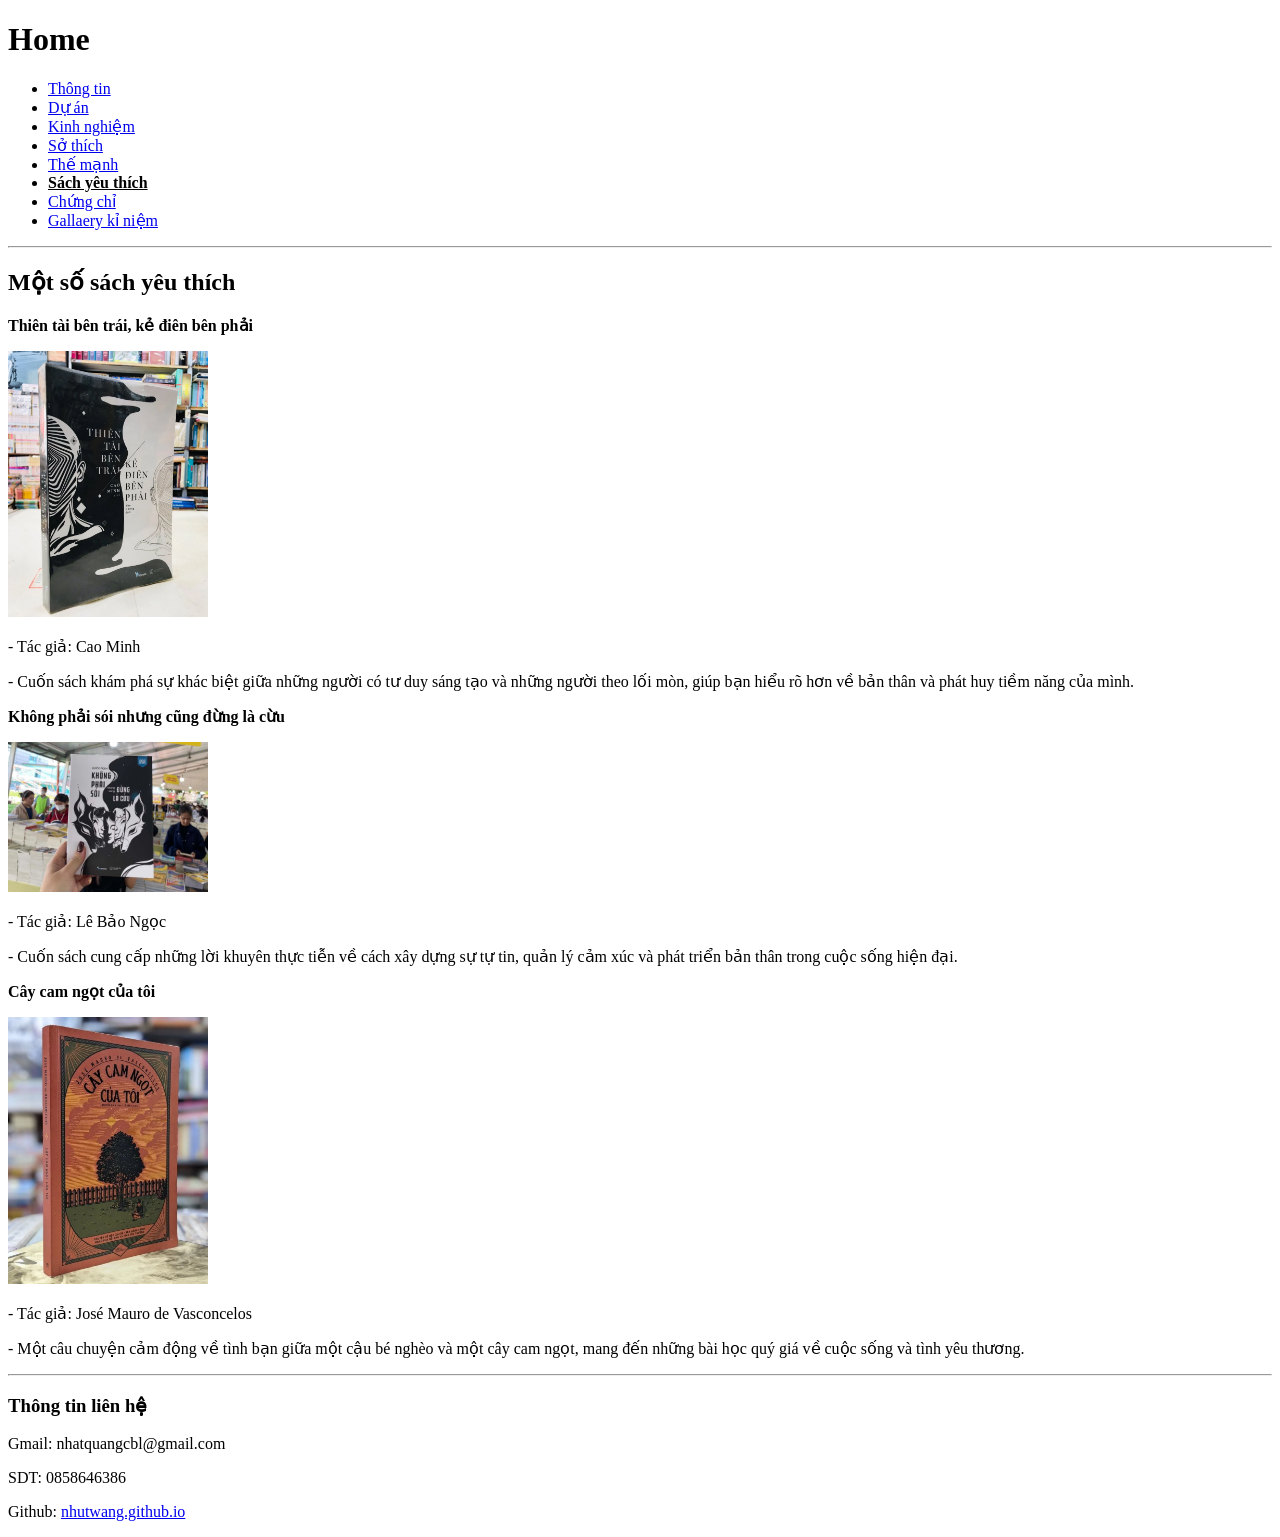
==== assignment2/Book.html @ 8d409119 "first push" ====
<!doctype html>
<html lang="en">
  <head>
    <meta charset="UTF-8" />
    <meta name="viewport" content="width=device-width, initial-scale=1.0" />
    <title>NhutWang</title>
  </head>
  <body>
    <header>
      <h1>Home</h1>
    </header>

    <nav>
      <ul>
        <li><a href="Info.html">Thông tin</a></li>
        <li><a href="Project.html">Dự án</a></li>
        <li><a href="Experience.html">Kinh nghiệm</a></li>
        <li><a href="Hobby.html">Sở thích</a></li>
        <li><a href="StrongPoint.html">Thế mạnh</a></li>
        <li>
          <strong><u>Sách yêu thích</u></strong>
        </li>
        <li><a href="Certificate.html">Chứng chỉ</a></li>
        <li><a href="Gallery.html">Gallaery kỉ niệm</a></li>
      </ul>
    </nav>
    <section>
      <hr />
      <h2>Một số sách yêu thích</h2>
      <p><b>Thiên tài bên trái, kẻ điên bên phải</b></p>
      <p>
        <img
          src="images/book1.webp"
          alt="Ảnh sách"
          width="200"
          loading="lazy"
        />
      </p>
      <p>- Tác giả: Cao Minh</p>
      <p>
        - Cuốn sách khám phá sự khác biệt giữa những người có tư duy sáng tạo và
        những người theo lối mòn, giúp bạn hiểu rõ hơn về bản thân và phát huy
        tiềm năng của mình.
      </p>
      <p><b>Không phải sói nhưng cũng đừng là cừu</b></p>
      <p>
        <img
          src="images/book2.webp"
          alt="Ảnh sách"
          width="200"
          loading="lazy"
        />
      </p>
      <p>- Tác giả: Lê Bảo Ngọc</p>
      <p>
        - Cuốn sách cung cấp những lời khuyên thực tiễn về cách xây dựng sự tự
        tin, quản lý cảm xúc và phát triển bản thân trong cuộc sống hiện đại.
      </p>
      <p><b>Cây cam ngọt của tôi</b></p>
      <p>
        <img
          src="images/book3.webp"
          alt="Ảnh sách"
          width="200"
          loading="lazy"
        />
      </p>
      <p>- Tác giả: José Mauro de Vasconcelos</p>
      <p>
        - Một câu chuyện cảm động về tình bạn giữa một cậu bé nghèo và một cây
        cam ngọt, mang đến những bài học quý giá về cuộc sống và tình yêu
        thương.
      </p>
    </section>
    <footer>
      <hr />
      <h3>Thông tin liên hệ</h3>
      <p>Gmail: nhatquangcbl@gmail.com</p>
      <p>SDT: 0858646386</p>
      <p>
        Github:
        <a href="https://github.com/nhutwang/nhutwang.github.io"
          >nhutwang.github.io</a
        >
      </p>
    </footer>
  </body>
</html>
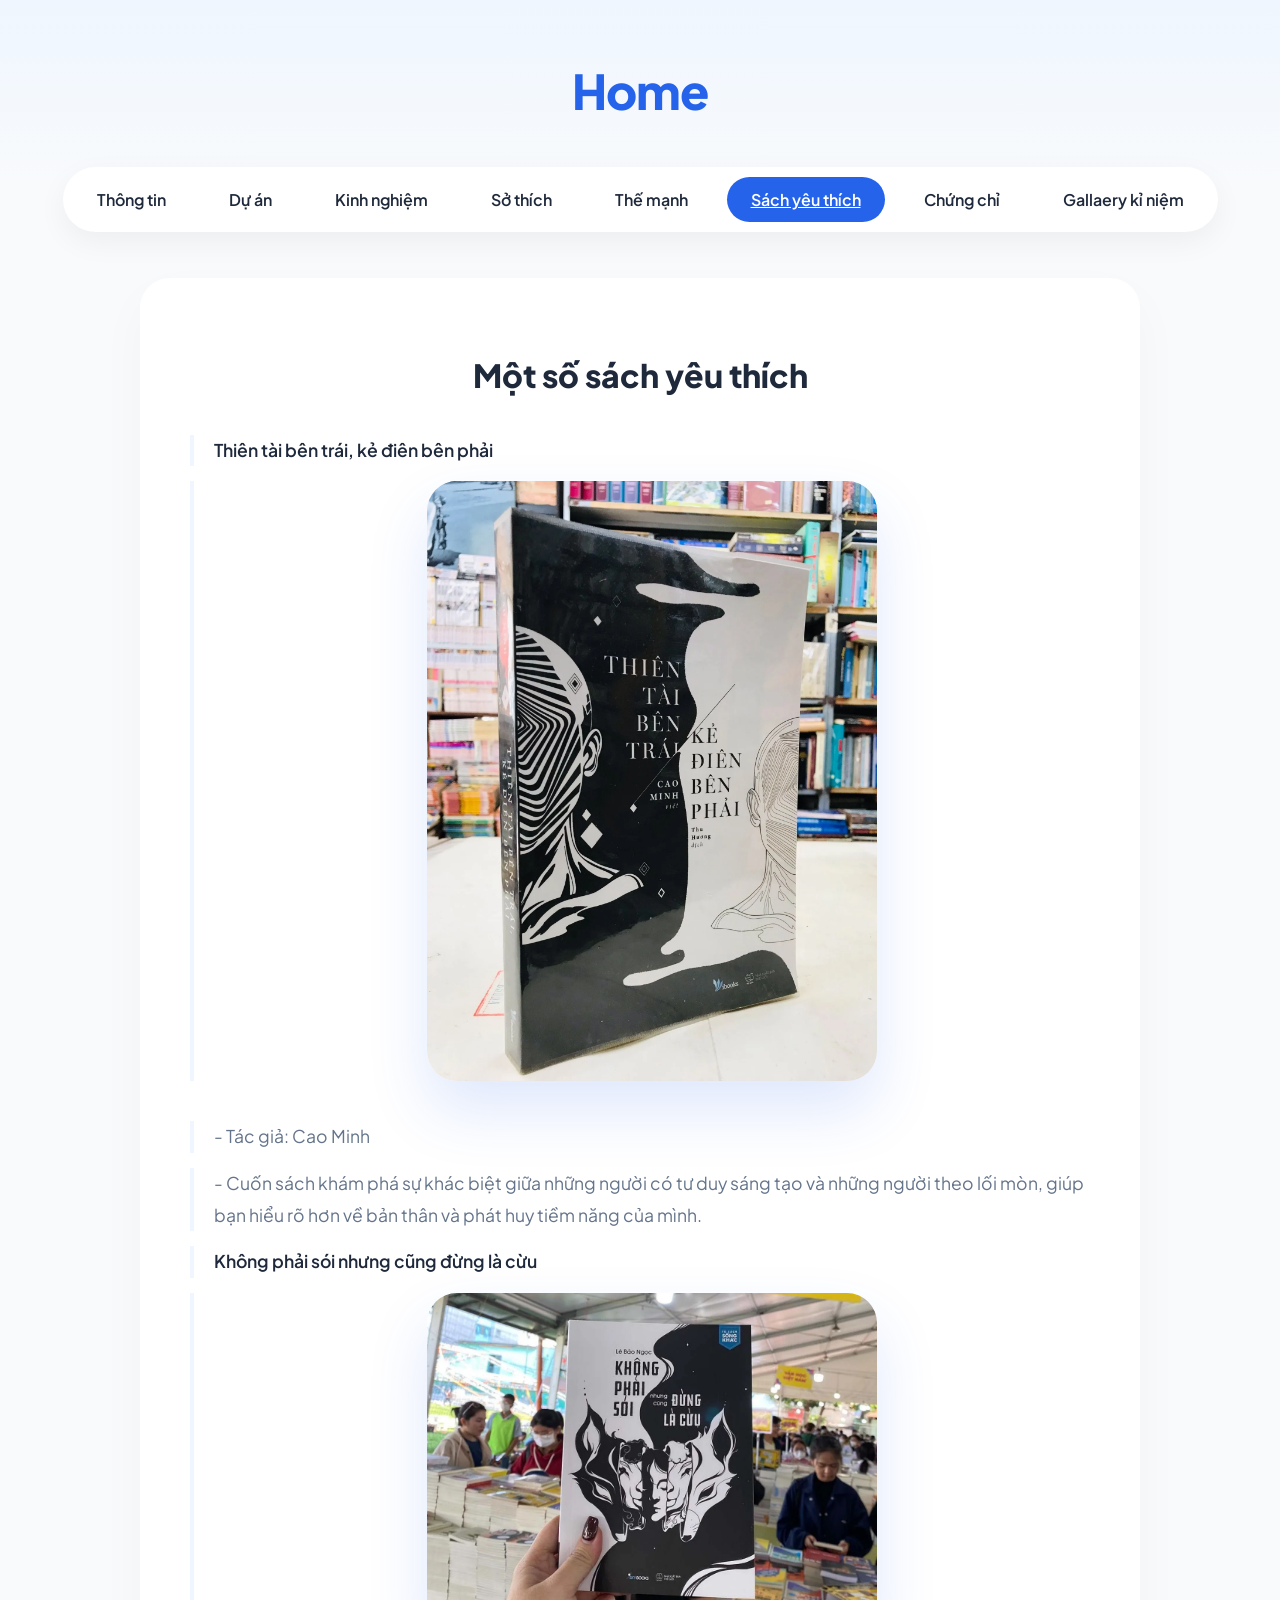
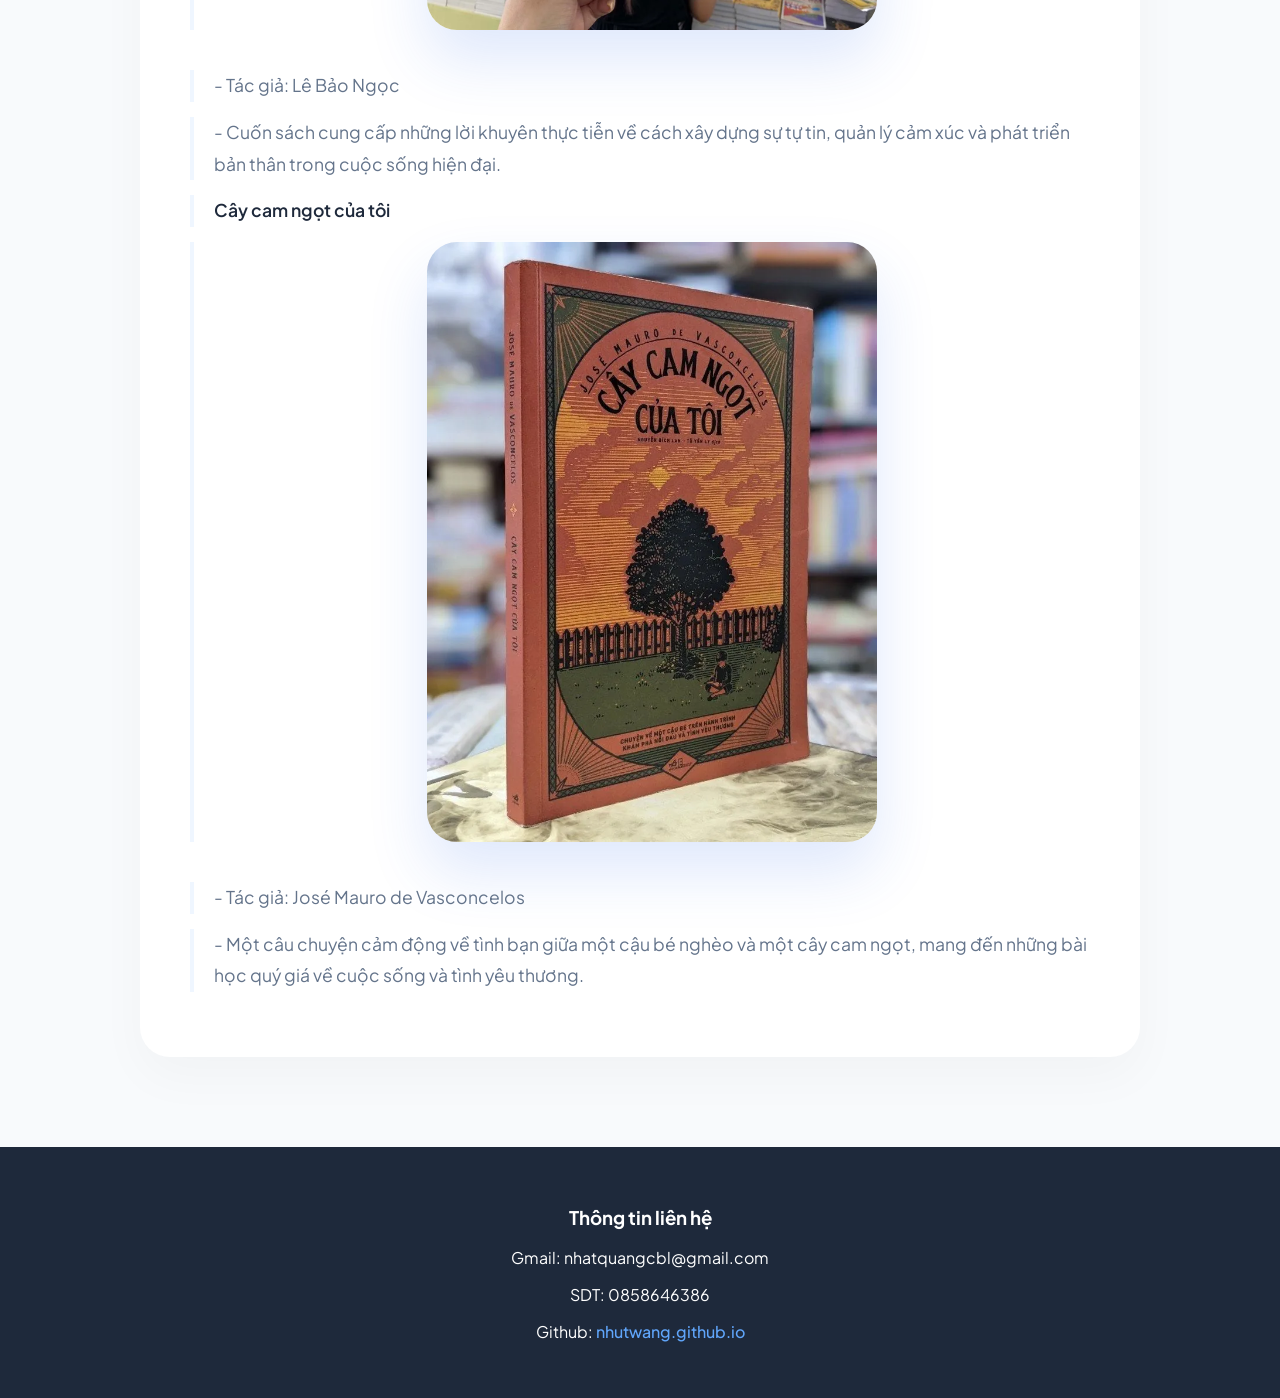
==== commit 6e608d08: "push" ====
--- a/assignment2/Book.html
+++ b/assignment2/Book.html
@@ -4,6 +4,7 @@
     <meta charset="UTF-8" />
     <meta name="viewport" content="width=device-width, initial-scale=1.0" />
     <title>NhutWang</title>
+        <link rel="stylesheet" href="style.css" />
   </head>
   <body>
     <header>
@@ -25,7 +26,6 @@
       </ul>
     </nav>
     <section>
-      <hr />
       <h2>Một số sách yêu thích</h2>
       <p><b>Thiên tài bên trái, kẻ điên bên phải</b></p>
       <p>
@@ -73,7 +73,6 @@
       </p>
     </section>
     <footer>
-      <hr />
       <h3>Thông tin liên hệ</h3>
       <p>Gmail: nhatquangcbl@gmail.com</p>
       <p>SDT: 0858646386</p>
--- a/assignment2/style.css
+++ b/assignment2/style.css
@@ -0,0 +1,168 @@
+
+@import url('https://fonts.googleapis.com/css2?family=Plus+Jakarta+Sans:wght@400;600;800&display=swap');
+
+:root {
+  --primary: #2563eb;       
+  --primary-light: #eff6ff; 
+  --text-main: #1e293b;     
+  --text-muted: #64748b;   
+  --bg-page: #f8fafc;       
+}
+
+body {
+  background-color: var(--bg-page);
+  color: var(--text-main);
+  font-family: 'Plus Jakarta Sans', sans-serif;
+  margin: 0;
+  padding: 0;
+  display: flex;
+  flex-direction: column;
+  align-items: center;
+}
+
+
+header {
+  width: 100%;
+  padding: 60px 20px;
+  background: linear-gradient(180deg, var(--primary-light) 0%, var(--bg-page) 100%);
+  text-align: center;
+}
+
+header h1 {
+  color: var(--primary);
+  font-size: 3rem;
+  font-weight: 800;
+  margin: 0;
+  letter-spacing: -1px;
+}
+
+
+nav {
+  margin: -30px 0 30px 0; 
+  z-index: 10;
+}
+
+nav ul {
+  list-style: none;
+  padding: 10px;
+  display: flex;
+  flex-wrap: wrap;
+  justify-content: center;
+  gap: 15px;
+  background: white;
+  border-radius: 50px;
+  box-shadow: 0 10px 30px rgba(0,0,0,0.05);
+}
+
+nav ul li a, nav ul li strong {
+  display: inline-block;
+  padding: 12px 24px;
+  text-decoration: none;
+  color: var(--text-main);
+  font-weight: 600;
+  border-radius: 40px;
+  transition: 0.3s;
+}
+
+nav ul li a:hover {
+  background-color: var(--primary-light);
+  color: var(--primary);
+}
+
+nav ul li strong {
+  background-color: var(--primary);
+  color: white;
+}
+
+section {
+  width: 90%;
+  max-width: 900px;
+  background: white;
+  padding: 50px;
+  border-radius: 30px;
+  box-shadow: 0 20px 50px rgba(0,0,0,0.03);
+  margin-bottom: 40px;
+}
+
+section h2 {
+  font-size: 2rem;
+  font-weight: 800;
+  color: var(--text-main);
+  text-align: center;
+  margin-bottom: 40px;
+}
+
+img {
+  display: block;
+  margin: 0 auto 40px auto;
+  width: 450px;              
+  max-width: 100%;
+  border-radius: 30px;      
+  box-shadow: 0 30px 60px rgba(37, 99, 235, 0.15); 
+  transition: transform 0.5s ease;
+}
+
+img:hover {
+  transform: scale(1.02);
+}
+
+
+section p {
+  font-size: 1.1rem;
+  color: var(--text-muted);
+  line-height: 1.8;
+  margin: 15px 0;
+  padding-left: 20px;
+  border-left: 4px solid var(--primary-light);
+}
+
+section p b {
+  color: var(--text-main);
+  font-weight: 600;
+}
+
+
+footer {
+  width: 100%;
+  padding: 40px;
+  text-align: center;
+  background: var(--text-main);
+  color: white;
+  margin-top: 50px;
+}
+
+footer a {
+  color: var(--primary);
+  text-decoration: none;
+}
+
+a {
+  color: #1d4ed8 !important; 
+  text-decoration: none;    
+  font-weight: 500;
+  transition: all 0.3s ease;
+  position: relative;
+}
+
+a:hover {
+  color: #2563eb !important;
+}
+
+footer a {
+  color: #60a5fa !important;
+  border-bottom: 1px solid transparent;
+}
+
+footer a:hover {
+  color: #ffffff !important;
+  border-bottom: 1px solid #ffffff;
+}
+
+
+nav ul li a {
+  color: var(--text-main) !important;
+}
+
+nav ul li a:hover {
+  color: var(--primary) !important;
+}
